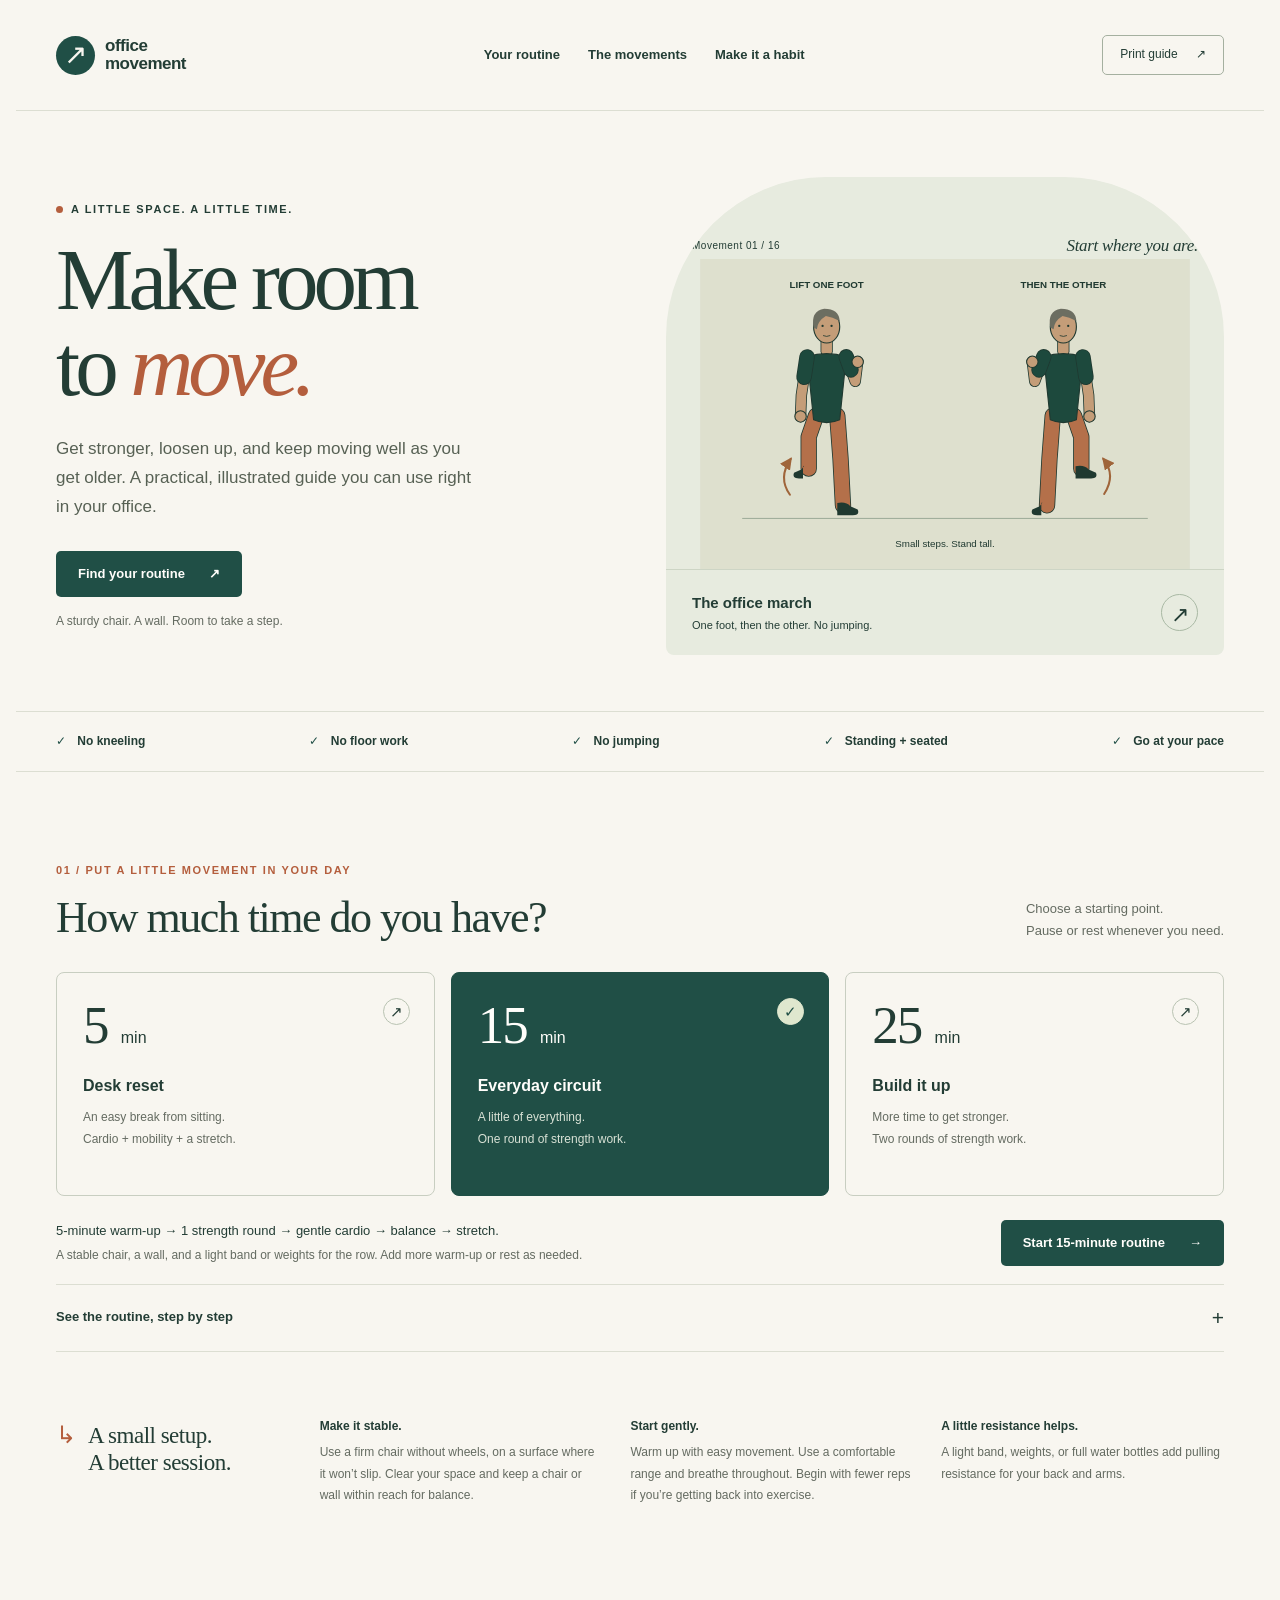
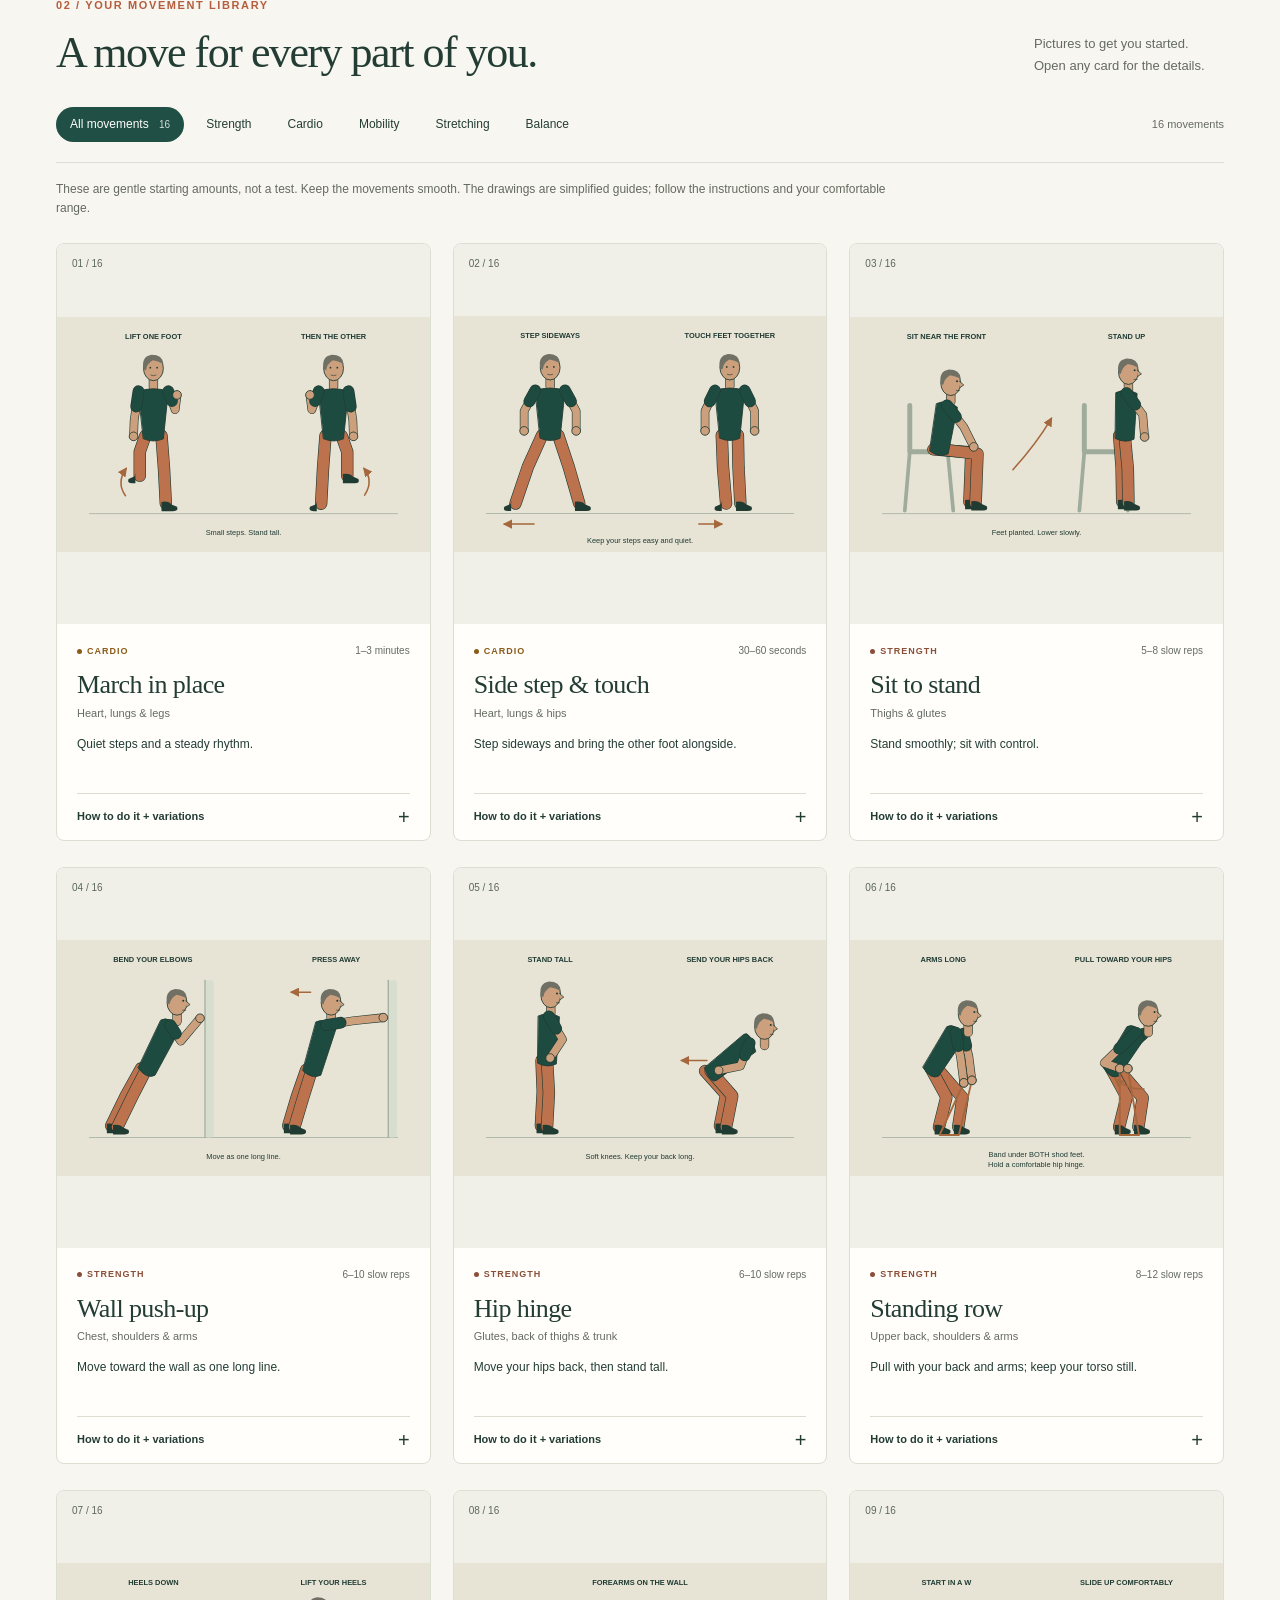
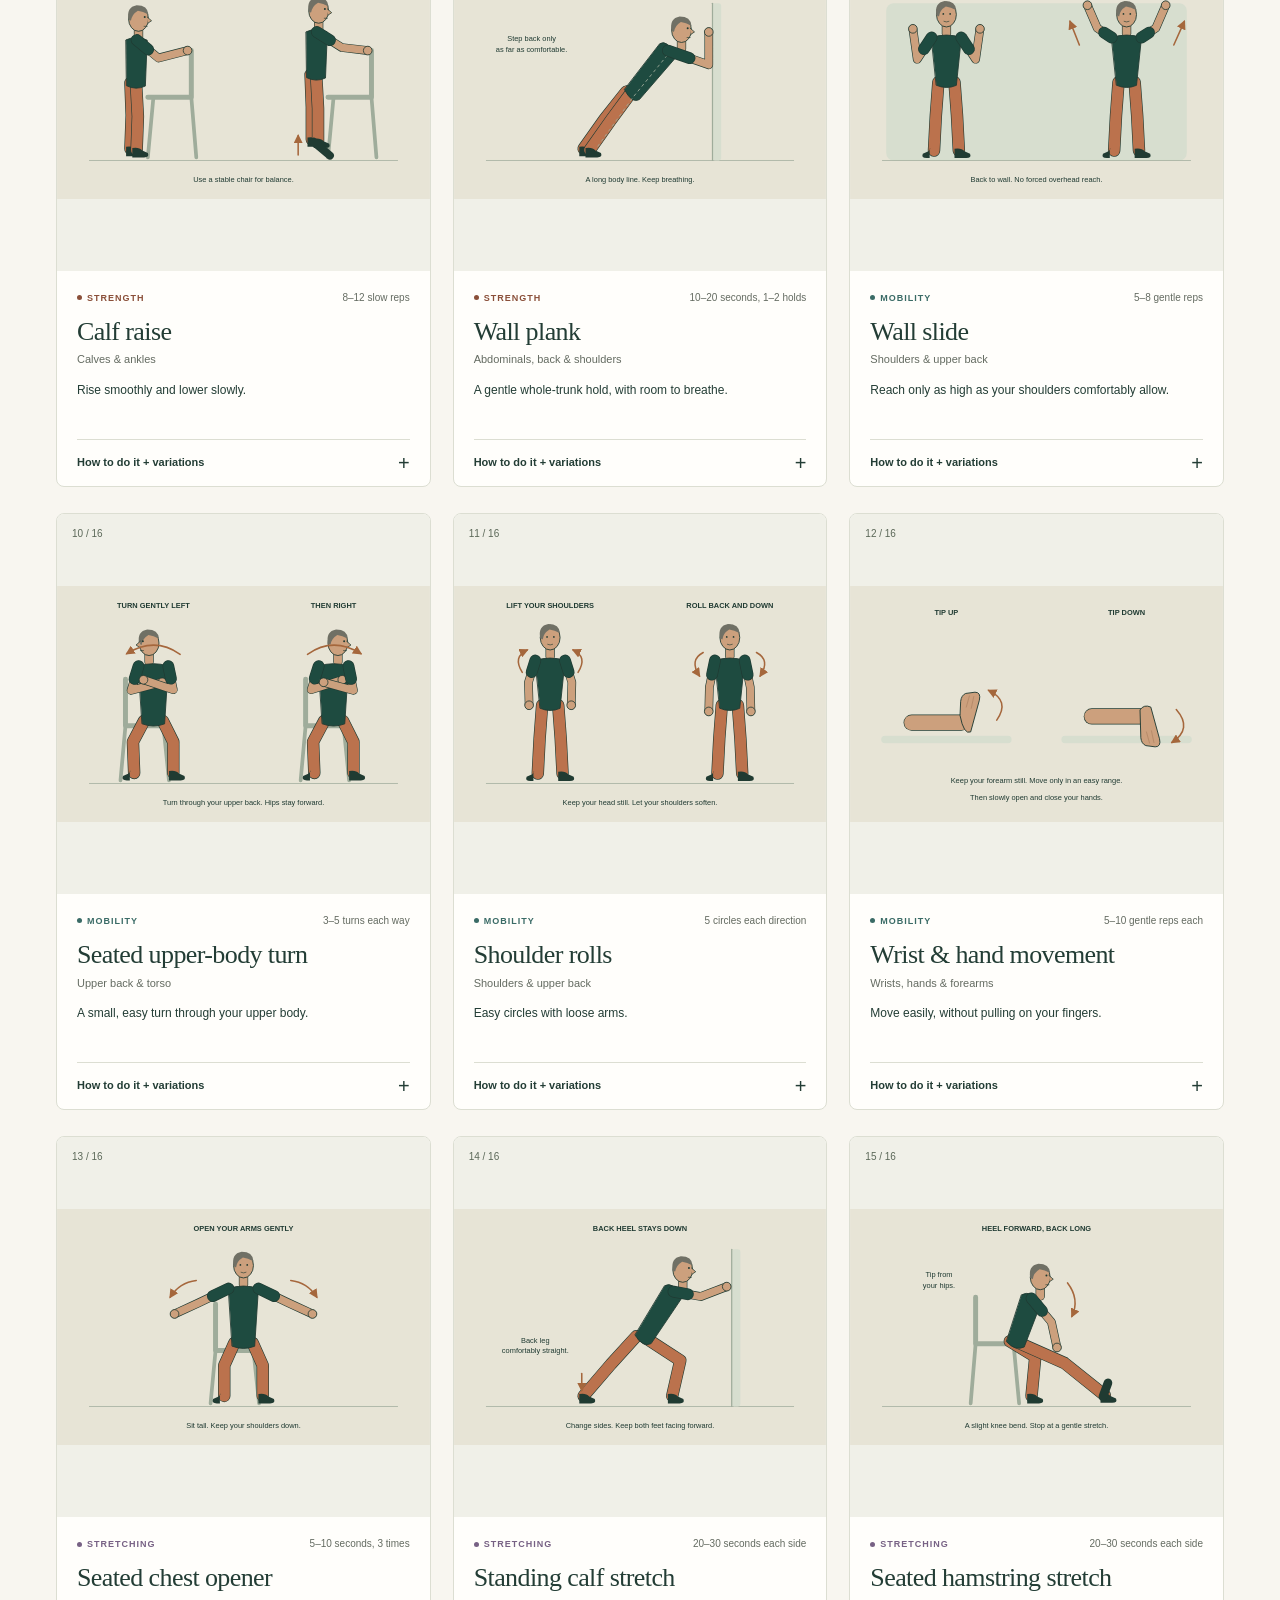
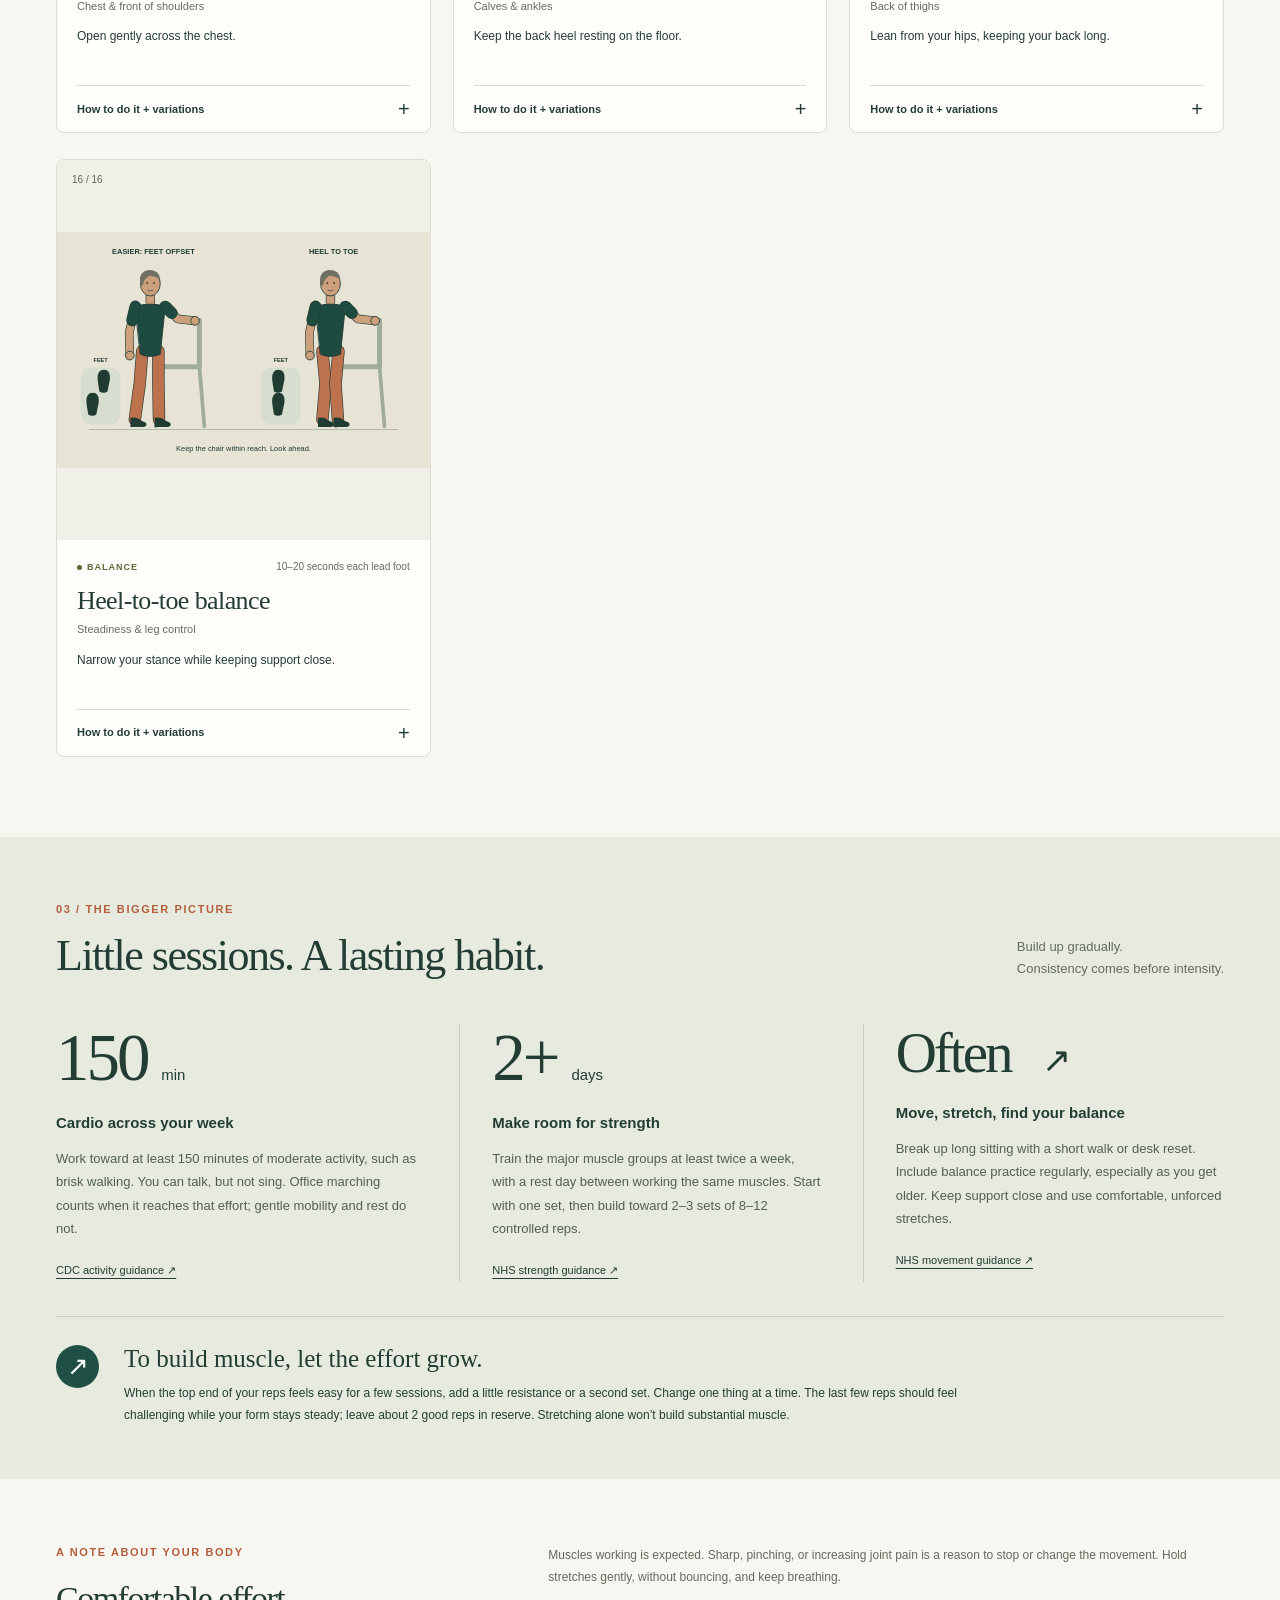
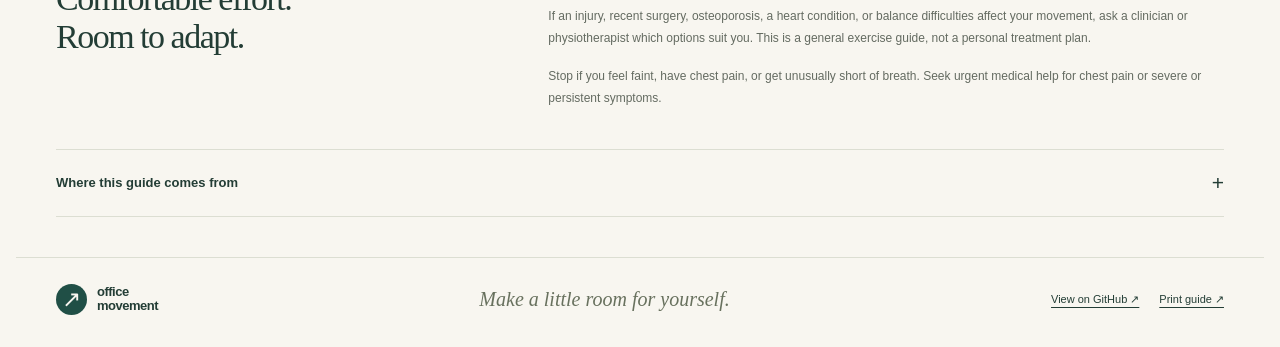
==== index.html @ 4d9723cf "Create illustrated low-impact office exercise guide" ====
<!doctype html>
<html lang="en">
<head>
  <meta charset="utf-8">
  <meta name="viewport" content="width=device-width,initial-scale=1">
  <meta name="theme-color" content="#204f46">
  <meta name="description" content="An illustrated office exercise guide for strength, mobility, balance and gentle cardio. Standing and seated movements. No jumping, kneeling or floor work.">
  <title>Office Movement — Make room to move</title>
  <link rel="icon" href="favicon.svg" type="image/svg+xml">
  <link rel="stylesheet" href="style.css">
  <script src="data.js" defer></script>
  <script src="app.js" defer></script>
</head>
<body>
  <a class="skip" href="#moves">Skip to the exercises</a>
  <header class="site-header wrap">
    <a class="brand" href="#top" aria-label="Office Movement home"><span class="brand-mark" aria-hidden="true">↗</span><span>office<br>movement</span></a>
    <nav aria-label="Main navigation"><a href="#routine">Your routine</a><a href="#moves">The movements</a><a href="#week">Make it a habit</a></nav>
    <button class="print-button" data-print>Print guide <span aria-hidden="true">↗</span></button>
  </header>

  <main id="top">
    <section class="hero wrap" aria-labelledby="hero-title">
      <div class="hero-copy">
        <p class="eyebrow"><span class="small-dot"></span> A little space. A little time.</p>
        <h1 id="hero-title">Make room<br>to <em>move.</em></h1>
        <p class="hero-description">Get stronger, loosen up, and keep moving well as you get older. A practical, illustrated guide you can use right in your office.</p>
        <a class="button primary" href="#routine">Find your routine <span aria-hidden="true">↗</span></a>
        <p class="hero-note">A sturdy chair. A wall. Room to take a step.</p>
      </div>
      <div class="hero-art">
        <div class="hero-art-heading"><span>Movement 01 / 16</span><span class="hand-note">Start where you are.</span></div>
        <img src="assets/march.svg" alt="Two standing positions showing a gentle march, lifting one foot at a time with relaxed arm swings." width="600" height="380" fetchpriority="high">
        <div class="hero-art-footer"><span><strong>The office march</strong><br>One foot, then the other. No jumping.</span><a href="#exercise-march" aria-label="See how to march in place">↗</a></div>
      </div>
    </section>

    <div class="principles wrap" aria-label="Guide features"><span><b aria-hidden="true">✓</b> No kneeling</span><span><b aria-hidden="true">✓</b> No floor work</span><span><b aria-hidden="true">✓</b> No jumping</span><span><b aria-hidden="true">✓</b> Standing + seated</span><span><b aria-hidden="true">✓</b> Go at your pace</span></div>

    <section class="routine-section wrap section" id="routine" aria-labelledby="routine-heading">
      <div class="section-heading"><div><p class="eyebrow">01 / Put a little movement in your day</p><h2 id="routine-heading">How much time do you have?</h2></div><p>Choose a starting point.<br>Pause or rest whenever you need.</p></div>
      <div class="routine-options" role="group" aria-label="Choose a routine">
        <button class="routine-option" data-plan="5" aria-pressed="false"><span class="duration">5 <small>min</small></span><span class="option-name">Desk reset</span><span class="option-description">An easy break from sitting.<br>Cardio + mobility + a stretch.</span><span class="option-check" aria-hidden="true">↗</span></button>
        <button class="routine-option selected" data-plan="15" aria-pressed="true"><span class="duration">15 <small>min</small></span><span class="option-name">Everyday circuit</span><span class="option-description">A little of everything.<br>One round of strength work.</span><span class="option-check" aria-hidden="true">✓</span></button>
        <button class="routine-option" data-plan="25" aria-pressed="false"><span class="duration">25 <small>min</small></span><span class="option-name">Build it up</span><span class="option-description">More time to get stronger.<br>Two rounds of strength work.</span><span class="option-check" aria-hidden="true">↗</span></button>
      </div>
      <div class="routine-bottom"><div><p id="plan-description"></p><p class="subtle" id="plan-equipment"></p></div><button class="button primary" id="start-routine">Start 15-minute routine <span aria-hidden="true">→</span></button></div>
      <details class="routine-preview"><summary>See the routine, step by step <span aria-hidden="true">+</span></summary><p class="subtle">Times are flexible. For strength, finish your slow reps, then rest for the rest of the minute. Pause for extra rest. The timer waits for you between movements, so your session may take longer.</p><ol id="routine-list"></ol></details>
    </section>

    <aside class="setup wrap" aria-label="Before you begin"><div class="setup-title"><span aria-hidden="true">↳</span><h3>A small setup.<br>A better session.</h3></div><p><strong>Make it stable.</strong> Use a firm chair without wheels, on a surface where it won’t slip. Clear your space and keep a chair or wall within reach for balance.</p><p><strong>Start gently.</strong> Warm up with easy movement. Use a comfortable range and breathe throughout. Begin with fewer reps if you’re getting back into exercise.</p><p><strong>A little resistance helps.</strong> A light band, weights, or full water bottles add pulling resistance for your back and arms.</p></aside>

    <section class="moves-section wrap section" id="moves" aria-labelledby="moves-heading">
      <div class="section-heading"><div><p class="eyebrow">02 / Your movement library</p><h2 id="moves-heading">A move for every part of you.</h2></div><p>Pictures to get you started.<br>Open any card for the details.</p></div>
      <div class="filter-bar"><div class="filters" role="group" aria-label="Filter exercises by benefit"><button data-filter="all" aria-pressed="true" class="active">All movements <span>16</span></button><button data-filter="strength" aria-pressed="false">Strength</button><button data-filter="cardio" aria-pressed="false">Cardio</button><button data-filter="mobility" aria-pressed="false">Mobility</button><button data-filter="stretch" aria-pressed="false">Stretching</button><button data-filter="balance" aria-pressed="false">Balance</button></div><span id="result-count" role="status">16 movements</span></div>
      <p class="library-note">These are gentle starting amounts, not a test. Keep the movements smooth. The drawings are simplified guides; follow the instructions and your comfortable range.</p>
      <div class="exercise-grid" id="exercise-grid"></div>
      <noscript><p>This interactive guide needs JavaScript to display the exercise cards. You can also find illustrated <a href="https://www.nhs.uk/live-well/exercise/strength-exercises/">strength exercises</a> and <a href="https://www.nhs.uk/live-well/exercise/sitting-exercises/">seated exercises</a> at the NHS.</p></noscript>
    </section>

    <section class="week-section section" id="week" aria-labelledby="week-heading"><div class="wrap">
      <div class="section-heading"><div><p class="eyebrow">03 / The bigger picture</p><h2 id="week-heading">Little sessions. A lasting habit.</h2></div><p>Build up gradually.<br>Consistency comes before intensity.</p></div>
      <div class="weekly-grid"><article><span class="weekly-number">150 <small>min</small></span><h3>Cardio across your week</h3><p>Work toward at least 150 minutes of moderate activity, such as brisk walking. You can talk, but not sing. Office marching counts when it reaches that effort; gentle mobility and rest do not.</p><a href="https://www.cdc.gov/physical-activity-basics/guidelines/older-adults.html">CDC activity guidance ↗</a></article><article><span class="weekly-number">2+ <small>days</small></span><h3>Make room for strength</h3><p>Train the major muscle groups at least twice a week, with a rest day between working the same muscles. Start with one set, then build toward 2–3 sets of 8–12 controlled reps.</p><a href="https://www.nhs.uk/live-well/exercise/how-to-improve-strength-flexibility/">NHS strength guidance ↗</a></article><article><span class="weekly-number habit-number">Often <span aria-hidden="true">↗</span></span><h3>Move, stretch, find your balance</h3><p>Break up long sitting with a short walk or desk reset. Include balance practice regularly, especially as you get older. Keep support close and use comfortable, unforced stretches.</p><a href="https://www.nhs.uk/live-well/exercise/physical-activity-guidelines-older-adults/">NHS movement guidance ↗</a></article></div>
      <div class="progress-note"><span class="progress-icon" aria-hidden="true">↗</span><div><h3>To build muscle, let the effort grow.</h3><p>When the top end of your reps feels easy for a few sessions, add a little resistance or a second set. Change one thing at a time. The last few reps should feel challenging while your form stays steady; leave about 2 good reps in reserve. Stretching alone won’t build substantial muscle.</p></div></div>
    </div></section>

    <section class="guidance-section wrap section" aria-labelledby="guidance-heading"><div><p class="eyebrow">A note about your body</p><h2 id="guidance-heading">Comfortable effort.<br>Room to adapt.</h2></div><div class="guidance-copy"><p>Muscles working is expected. Sharp, pinching, or increasing joint pain is a reason to stop or change the movement. Hold stretches gently, without bouncing, and keep breathing.</p><p>If an injury, recent surgery, osteoporosis, a heart condition, or balance difficulties affect your movement, ask a clinician or physiotherapist which options suit you. This is a general exercise guide, not a personal treatment plan.</p><p>Stop if you feel faint, have chest pain, or get unusually short of breath. Seek urgent medical help for chest pain or severe or persistent symptoms.</p></div></section>

    <section class="sources wrap" aria-label="Sources"><details><summary>Where this guide comes from <span aria-hidden="true">+</span></summary><p>The movements and weekly guidance draw on the health resources below. The office routines and starter amounts are a practical adaptation, not a clinical program. Illustrations are original, simplified movement diagrams. Individual cards link to relevant instructions.</p><ul id="sources-list"></ul><p class="subtle">Reviewed November 10, 2026.</p></details></section>
  </main>

  <footer class="wrap"><a class="brand footer-brand" href="#top"><span class="brand-mark" aria-hidden="true">↗</span><span>office<br>movement</span></a><p>Make a little room for yourself.</p><div><a href="https://github.com/royschwartz/office-movement">View on GitHub ↗</a><button data-print>Print guide ↗</button></div></footer>

  <dialog id="workout-dialog" aria-labelledby="workout-title"><div class="workout-shell"><div class="workout-top"><span id="workout-position"></span><button id="close-workout" class="close-button" aria-label="Close routine">✕</button></div><div id="workout-body"></div><div class="workout-controls" id="workout-controls"><button id="previous-step" class="button secondary">← Previous</button><button id="toggle-timer" class="button primary">Start timer</button><button id="next-step" class="button secondary">Next →</button></div><p class="workout-footnote" id="workout-footnote">Your pace comes first. Finish your reps, then rest. Move on when you’re ready.</p></div></dialog>
</body>
</html>
---- style.css ----
:root{--paper:#f8f6f0;--ink:#233d35;--green:#204f46;--muted:#646b61;--line:#dcded2;--sage:#e7ebdf;--clay:#b45e3d;--gold:#dfc586;--white:#fffefb;--serif:Georgia,'Times New Roman',serif;--sans:Inter,-apple-system,BlinkMacSystemFont,'Segoe UI',sans-serif}
*{box-sizing:border-box}html{scroll-behavior:smooth;scroll-padding-top:28px}body{margin:0;color:var(--ink);background:var(--paper);font-family:var(--sans);font-size:16px;line-height:1.6}button,a,input,summary{-webkit-tap-highlight-color:transparent}button{font:inherit;cursor:pointer}a{color:inherit;text-underline-offset:4px}button:focus-visible,a:focus-visible,summary:focus-visible{outline:3px solid var(--clay);outline-offset:5px}button:disabled{cursor:default;opacity:.45}button{color:inherit}img{display:block;max-width:100%}.wrap{max-width:1248px;padding:0 40px;margin:0 auto}.section{padding-top:90px;padding-bottom:34px}h1,h2,h3,p{margin-top:0}h2{font:400 clamp(32px,3.5vw,44px)/1.12 var(--serif);letter-spacing:-1.5px;margin-bottom:0}h3{line-height:1.3}p{margin-bottom:16px}.eyebrow{text-transform:uppercase;font-size:11px;letter-spacing:1.6px;font-weight:650;margin-bottom:18px}.subtle{color:var(--muted);font-size:13px}.skip{position:absolute;top:-100px;left:20px;background:var(--green);color:white;padding:12px;z-index:5}.skip:focus{top:12px}.site-header{height:111px;display:flex;align-items:center;gap:35px;border-bottom:1px solid var(--line)}.brand{display:inline-flex;align-items:center;gap:10px;text-decoration:none;font-weight:750;font-size:17px;letter-spacing:-.5px;line-height:1.08}.brand-mark{display:grid;place-items:center;width:39px;height:39px;background:var(--green);color:var(--paper);border-radius:50%;font-size:28px;line-height:1;font-weight:400}.site-header nav{display:flex;gap:28px;margin:auto;font-size:13px;font-weight:550}.site-header nav a{text-decoration:none}.site-header nav a:hover{text-decoration:underline}.print-button{border:1px solid #a5b0a0;padding:9px 17px;background:transparent;border-radius:5px;font-size:12px}.print-button span{margin-left:15px}.hero{display:grid;grid-template-columns:1fr 1fr;gap:52px;padding-top:66px;padding-bottom:56px;align-items:center}.hero h1{font:400 clamp(66px,6.8vw,91px)/.99 var(--serif);letter-spacing:-5px;margin:0 0 26px}.hero h1 em{font-weight:400;color:var(--clay)}.hero-description{max-width:420px;color:#576154;font-size:17px;line-height:1.7;margin-bottom:29px}.hero .eyebrow{display:flex;align-items:center;gap:8px}.small-dot{width:7px;height:7px;border-radius:50%;background:var(--clay)}.button{display:inline-flex;align-items:center;justify-content:center;gap:24px;min-height:46px;padding:12px 21px;text-decoration:none;border-radius:5px;border:1px solid transparent;font-size:13px;font-weight:600;line-height:1.4;transition:background .15s}.primary{color:var(--white);background:var(--green)}.primary:hover{background:#163d35}.secondary{background:var(--white);border-color:var(--line)}.secondary:hover{background:var(--sage)}.hero-note{font-size:12px;color:var(--muted);margin:15px 0 0}.hero-art{background:var(--sage);border-radius:160px 160px 8px 8px;min-height:420px;position:relative;display:flex;flex-direction:column;justify-content:flex-end;overflow:hidden;padding-top:55px}.hero-art-heading{padding:0 26px;display:flex;align-items:center;justify-content:space-between;font-size:10px;letter-spacing:.5px;position:relative;z-index:1}.hand-note{font-family:var(--serif);font-size:17px;font-style:italic;letter-spacing:-.3px}.hero-art img{width:100%;height:auto;object-fit:contain;mix-blend-mode:multiply;max-height:310px}.hero-art-footer{display:flex;align-items:center;justify-content:space-between;padding:19px 26px;border-top:1px solid #cdd5c5;font-size:11px;line-height:1.8}.hero-art-footer strong{font-size:15px;font-weight:550}.hero-art-footer a{width:37px;height:37px;display:grid;place-items:center;border-radius:50%;border:1px solid #a9b9a4;text-decoration:none;font-size:22px}.principles{display:flex;justify-content:space-between;border-top:1px solid var(--line);border-bottom:1px solid var(--line);padding-top:20px;padding-bottom:20px;font-size:12px;font-weight:550;gap:14px}.principles b{color:var(--green);margin-right:8px;font-weight:500}.section-heading{display:flex;align-items:flex-end;justify-content:space-between;gap:30px;margin-bottom:30px}.section-heading>p{margin:0;color:var(--muted);font-size:13px;line-height:1.7;min-width:190px}.section-heading .eyebrow{color:var(--clay);margin-bottom:13px}.routine-options{display:grid;grid-template-columns:repeat(3,1fr);gap:16px}.routine-option{text-align:left;padding:25px 26px;position:relative;background:transparent;border:1px solid #c8cec1;border-radius:8px;display:flex;flex-direction:column;min-height:224px}.routine-option:hover{background:#eef0e5}.routine-option.selected{background:var(--green);color:var(--white);border-color:var(--green)}.duration{font:400 53px/1.05 var(--serif);letter-spacing:-2px;margin-bottom:19px}.duration small{font:400 16px var(--sans);letter-spacing:0;margin-left:2px}.option-name{font-size:16px;font-weight:600;margin-bottom:9px}.option-description{font-size:12px;line-height:1.8;color:var(--muted)}.selected .option-description{color:#d9e2d6}.option-check{position:absolute;right:24px;top:25px;width:27px;height:27px;border:1px solid #b9c3b2;border-radius:50%;text-align:center;line-height:25px;font-size:15px}.selected .option-check{background:#dfe7ce;color:var(--green);border-color:#dfe7ce}.routine-bottom{display:flex;align-items:center;justify-content:space-between;gap:28px;margin:24px 0 18px}.routine-bottom p{font-size:13px;margin:0}.routine-bottom .subtle{font-size:12px;margin-top:5px}.routine-bottom .button{flex-shrink:0}.routine-preview{border-top:1px solid var(--line);border-bottom:1px solid var(--line)}summary{cursor:pointer;list-style:none}summary::-webkit-details-marker{display:none}.routine-preview summary,.sources summary{display:flex;align-items:center;justify-content:space-between;font-size:13px;font-weight:550;padding:16px 0}.routine-preview summary>span,.sources summary>span{font-size:21px;font-weight:400}details[open]>summary>span{transform:rotate(45deg)}.routine-preview ol{display:grid;grid-template-columns:1fr 1fr;gap:4px 40px;padding-left:25px;margin:10px 0 25px;font-size:13px}.routine-preview li{padding:5px 0}.routine-preview li a{text-decoration:none}.routine-preview li a:hover{text-decoration:underline}.routine-preview li span{color:var(--muted);margin-left:10px}.setup{display:grid;grid-template-columns:1fr 1.2fr 1.2fr 1.2fr;gap:28px;margin-top:30px}.setup-title{display:flex;gap:12px;align-items:baseline}.setup-title>span{font-size:24px;color:var(--clay)}.setup-title h3{font:400 23px/1.2 var(--serif);letter-spacing:-.5px}.setup>p{font-size:12px;line-height:1.8;color:var(--muted);margin:0}.setup strong{display:block;font-size:12px;color:var(--ink);font-weight:650;margin-bottom:5px}.moves-section{padding-bottom:80px}.filter-bar{display:flex;align-items:center;justify-content:space-between;gap:12px;border-bottom:1px solid var(--line);padding-bottom:20px}.filters{display:flex;gap:8px;flex-wrap:wrap}.filters button{border:1px solid transparent;background:transparent;border-radius:30px;padding:7px 13px;font-size:12px}.filters button:hover{background:var(--sage)}.filters button.active{background:var(--green);color:var(--white)}.filters button span{font-size:10px;opacity:.8;margin-left:7px}#result-count{font-size:11px;color:var(--muted);white-space:nowrap}.library-note{font-size:12px;color:var(--muted);max-width:850px;margin:17px 0 25px}.exercise-grid{display:grid;grid-template-columns:repeat(3,minmax(0,1fr));gap:26px 22px;align-items:start}.exercise-card{background:var(--white);border:1px solid var(--line);border-radius:8px;overflow:hidden;scroll-margin-top:26px}.exercise-card[hidden]{display:none}.card-image{position:relative;background:#f0f0e8}.card-image img{width:100%;aspect-ratio:600/380;object-fit:contain;mix-blend-mode:multiply}.card-number{position:absolute;top:12px;left:15px;font-size:10px;color:#5b6858;z-index:1}.card-content{padding:19px 20px 0}.card-meta{display:flex;align-items:center;justify-content:space-between;gap:10px;margin-bottom:12px}.category{display:inline-flex;align-items:center;gap:5px;font-size:9px;font-weight:650;text-transform:uppercase;letter-spacing:1px}.category::before{content:'';width:5px;height:5px;border-radius:50%;background:currentColor}.category-strength{color:#8a4f39}.category-cardio{color:#8b5b19}.category-mobility{color:#3a6b66}.category-stretch{color:#776184}.category-balance{color:#596b36}.card-dose{font-size:10px;color:var(--muted)}.card-content h3{font:400 26px/1.1 var(--serif);letter-spacing:-.6px;margin-bottom:5px}.card-target{font-size:11px;color:var(--muted);margin-bottom:11px}.card-intro{font-size:12px;line-height:1.7;margin-bottom:18px;min-height:41px}.card-details{border-top:1px solid var(--line)}.card-details summary{display:flex;justify-content:space-between;align-items:center;font-size:11px;font-weight:600;padding:13px 0}.card-details summary>span{font-size:20px;font-weight:400;line-height:1}.card-details-body{font-size:12px;padding-bottom:15px;line-height:1.75}.card-details-body ol{padding-left:20px;margin:10px 0 20px}.card-details-body li{padding-left:4px;margin-bottom:9px}.card-equipment{font-size:11px;color:var(--muted);margin:6px 0 12px}.variation{padding:10px 12px;background:#f3f5ed;border-radius:4px;margin-bottom:8px}.variation strong{display:block;font-size:10px;text-transform:uppercase;letter-spacing:.7px;margin-bottom:3px}.watch{margin:13px 0;font-size:11px}.card-source{display:block;font-size:10px;margin:5px 0;color:var(--muted)}.week-section{background:var(--sage);padding-top:64px;padding-bottom:53px}.weekly-grid{display:grid;grid-template-columns:repeat(3,1fr);gap:42px;margin-top:44px}.weekly-grid article+article{border-left:1px solid #c7cfbf;padding-left:32px}.weekly-number{display:block;font:400 67px/1 var(--serif);letter-spacing:-3px;margin-bottom:22px}.weekly-number small{font:400 15px var(--sans);letter-spacing:0}.habit-number{font-size:57px}.habit-number span{font-size:35px;margin-left:20px}.weekly-grid h3{font-size:15px;font-weight:650;margin-bottom:14px}.weekly-grid p{font-size:13px;color:#51614e;line-height:1.8}.weekly-grid a{font-size:11px}.progress-note{display:flex;align-items:flex-start;gap:25px;border-top:1px solid #c7cfbf;padding-top:28px;margin-top:34px}.progress-icon{display:grid;place-items:center;width:43px;height:43px;flex-shrink:0;border-radius:50%;background:var(--green);color:var(--white);font-size:26px}.progress-note h3{font:400 25px var(--serif);margin-bottom:10px}.progress-note p{font-size:12px;margin-bottom:0;max-width:880px;line-height:1.8}.guidance-section{display:grid;grid-template-columns:1fr 1.6fr;gap:70px;padding-top:65px;padding-bottom:40px}.guidance-section .eyebrow{color:var(--clay)}.guidance-section h2{font-size:34px}.guidance-copy{font-size:12px;line-height:1.85;color:var(--muted)}.guidance-copy p:last-child{margin-bottom:0}.sources{padding-bottom:40px}.sources details{border-top:1px solid var(--line);border-bottom:1px solid var(--line)}.sources p,.sources ul{font-size:12px;color:var(--muted)}.sources ul{padding-left:19px;columns:2;column-gap:40px}.sources li{margin-bottom:12px;break-inside:avoid}.sources li a{color:var(--ink)}.sources li span{display:block;font-size:11px;margin-top:2px}footer{display:flex;align-items:center;justify-content:space-between;gap:20px;padding-top:26px!important;padding-bottom:32px!important;border-top:1px solid var(--line)}footer p{font:italic 20px var(--serif);margin:0;color:#68715e}.footer-brand{font-size:13px}.footer-brand .brand-mark{width:31px;height:31px;font-size:23px}footer>div{display:flex;gap:20px;font-size:11px}footer button{padding:0;border:0;background:transparent;font-size:11px;text-decoration:underline;text-underline-offset:4px}
dialog{width:min(850px,calc(100% - 32px));max-height:calc(100dvh - 40px);padding:0;border:1px solid var(--line);border-radius:14px;color:var(--ink);background:var(--paper)}dialog::backdrop{background:rgba(20,41,33,.65);backdrop-filter:blur(3px)}body.modal-open{overflow:hidden}.workout-shell{padding:22px 30px 24px}.workout-top{display:flex;align-items:center;justify-content:space-between;font-size:11px;text-transform:uppercase;letter-spacing:1px;border-bottom:1px solid var(--line);padding-bottom:12px}.close-button{border:0;background:var(--sage);border-radius:50%;width:34px;height:34px;font-size:16px}.workout-main{display:grid;grid-template-columns:1fr 1fr;gap:25px;padding-top:25px;align-items:start}.workout-visual{background:var(--sage);border-radius:8px;overflow:hidden}.workout-visual img{width:100%;aspect-ratio:600/380;object-fit:contain;mix-blend-mode:multiply}.workout-timer{text-align:center;padding:12px 15px 16px;border-top:1px solid #d0d8c9}.timer-number{font:400 55px/1.1 var(--serif);letter-spacing:-2px;font-variant-numeric:tabular-nums}.timer-status{font-size:11px;min-height:18px;margin:5px 0 0}.timer-track{height:3px;background:#c7d0be;border-radius:3px;margin:14px 0 0;overflow:hidden}.timer-track span{display:block;height:100%;width:100%;background:var(--green)}.workout-info h2{font-size:34px;margin:7px 0 13px}.workout-info .dose{font-weight:600;font-size:13px;margin-bottom:12px}.workout-info ol{padding-left:18px;font-size:12px;line-height:1.75}.workout-info li{padding-left:3px;margin-bottom:8px}.workout-info .step-note{font-size:12px;background:#e8eade;border-left:2px solid #8b9d80;padding:10px 12px}.workout-info .watch{font-size:11px}.workout-info .equipment{font-size:11px;color:var(--muted)}.workout-controls{display:flex;justify-content:space-between;gap:12px;border-top:1px solid var(--line);padding-top:20px;margin-top:20px}.workout-controls .button{font-size:12px;gap:8px;padding:11px 17px}.workout-footnote{font-size:10px;color:var(--muted);text-align:center;margin:15px 0 0}.completion{text-align:center;padding:50px 20px}.completion-mark{display:block;margin:0 auto 22px;width:60px;height:60px;border-radius:50%;background:var(--sage);font-size:31px;line-height:60px}.completion h2{margin-bottom:18px}.completion p{font-size:14px;color:var(--muted);max-width:450px;margin:0 auto 25px}
@media(min-width:1450px){.hero{padding-top:85px;padding-bottom:75px}.hero-art{min-height:460px}.hero-art img{max-height:340px}}
@media(max-width:1000px){.wrap{padding-left:26px;padding-right:26px}.hero{gap:25px}.hero h1{font-size:75px}.hero-art{min-height:375px}.hero-art-heading{padding:0 20px}.hand-note{font-size:14px}.exercise-grid{gap:20px 16px}.card-content{padding-left:15px;padding-right:15px}.card-dose{font-size:9px}.card-content h3{font-size:24px}.setup{grid-template-columns:1fr 1fr;gap:24px 40px}.routine-option{padding:24px 20px}.weekly-grid{gap:23px}.weekly-grid article+article{padding-left:22px}.weekly-number{font-size:55px}.habit-number{font-size:48px}.site-header nav{gap:18px}}
@media(max-width:760px){.site-header{height:89px;gap:15px}.site-header nav{display:none}.site-header .print-button{margin-left:auto}.hero{padding-top:38px;padding-bottom:34px;grid-template-columns:1fr 1fr;gap:20px}.hero h1{font-size:59px;letter-spacing:-3px}.hero .eyebrow{font-size:9px;letter-spacing:.7px}.hero-description{font-size:14px}.hero-note{font-size:10px}.hero-art{min-height:330px;padding-top:37px}.hero-art-heading{display:none}.hero-art-footer{padding:13px 18px;font-size:10px}.hero-art-footer strong{font-size:12px}.hero-art-footer a{display:none}.principles{justify-content:flex-start;flex-wrap:wrap;gap:9px 24px;font-size:11px}.section{padding-top:58px}.section-heading{align-items:flex-start;gap:20px}.section-heading>p{display:none}.routine-option{padding:22px 17px;min-height:230px}.option-description{font-size:11px}.option-check{right:15px;top:20px;width:23px;height:23px;line-height:21px}.duration{font-size:45px}.option-name{font-size:14px}.routine-bottom{align-items:flex-start;flex-direction:column;gap:17px}.routine-bottom .button{width:100%}.exercise-grid{grid-template-columns:repeat(2,minmax(0,1fr));gap:20px}.filter-bar{align-items:flex-start}#result-count{display:none}.filters{gap:5px}.filters button{padding:6px 10px;font-size:11px}.weekly-grid{grid-template-columns:1fr;gap:30px;margin-top:35px}.weekly-grid article{position:relative;padding-left:130px!important;min-height:140px}.weekly-grid article+article{border-left:0;border-top:1px solid #c7cfbf;padding-top:30px}.weekly-number{position:absolute;left:0;top:0;font-size:50px;max-width:110px}.weekly-number small{display:block;font-size:14px;margin-top:8px}.weekly-grid article+article .weekly-number{top:30px}.habit-number{font-size:39px}.habit-number span{display:block;font-size:28px;margin:5px 0}.weekly-grid p{font-size:12px}.weekly-grid h3{font-size:14px}.guidance-section{grid-template-columns:1fr;gap:24px}.guidance-section h2 br{display:none}.sources ul{columns:1}footer p{display:none}.workout-shell{padding:16px 20px 20px}.workout-main{gap:18px}.workout-info h2{font-size:29px}.workout-info ol{font-size:11px}.workout-info .step-note{font-size:11px}.workout-info .watch{font-size:10px}}
@media(max-width:520px){.wrap{padding-left:20px;padding-right:20px}.site-header{height:82px}.brand{font-size:15px}.brand-mark{height:35px;width:35px}.print-button{font-size:11px;padding:8px 12px}.print-button span{margin-left:8px}.hero{grid-template-columns:1fr;gap:28px;padding-top:33px}.hero h1{font-size:75px;line-height:.98;margin-bottom:19px}.hero .eyebrow{font-size:10px;margin-bottom:18px}.hero-description{font-size:15px;max-width:360px;margin-bottom:22px}.hero-note{font-size:11px}.hero-art{border-radius:110px 110px 6px 6px;min-height:0;padding-top:32px}.hero-art img{max-height:240px}.hero-art-heading{display:flex;font-size:9px;padding:0 25px}.hero-art-footer strong{font-size:14px}.hero-art-footer{padding:14px 20px;font-size:10px}.hero-art-footer a{display:grid;width:30px;height:30px;font-size:20px}.principles{column-gap:18px;row-gap:10px;font-size:11px;padding-top:16px;padding-bottom:16px}.principles span:last-child{display:none}.section{padding-top:49px}.section-heading{margin-bottom:25px}h2{font-size:34px;letter-spacing:-1.2px}.eyebrow{font-size:9px;letter-spacing:1px}.routine-options{gap:8px}.routine-option{padding:16px 11px;min-height:202px;border-radius:6px}.duration{font-size:38px;margin-bottom:16px;letter-spacing:-1.5px}.duration small{font-size:12px;margin-left:0}.option-check{display:none}.option-name{font-size:12px;line-height:1.4;margin-bottom:7px}.option-description{font-size:10px;line-height:1.6}.option-description br{display:none}.routine-preview ol{grid-template-columns:1fr;gap:0;font-size:12px}.setup{grid-template-columns:1fr;gap:20px;margin-top:10px}.setup-title h3 br{display:none}.setup-title h3{font-size:25px;margin:0}.setup>p{font-size:12px;line-height:1.7}.setup strong{display:inline}.setup strong:after{content:' '}.filters button{padding:6px 10px;font-size:11px}.filters{gap:7px 3px}.exercise-grid{grid-template-columns:1fr;gap:22px}.card-image img{aspect-ratio:600/340;max-height:250px}.card-content{padding:20px 22px 0}.card-content h3{font-size:29px}.card-dose{font-size:11px}.category{font-size:10px}.card-intro{font-size:13px;min-height:0}.card-target{font-size:12px}.card-details summary{font-size:12px;padding:15px 0}.card-details-body{font-size:13px}.card-equipment{font-size:12px}.watch{font-size:12px}.card-source{font-size:11px}.weekly-grid article{padding-left:100px!important}.weekly-number{font-size:45px}.habit-number{font-size:32px}.weekly-grid article p{font-size:12px}.progress-note{gap:15px}.progress-note h3{font-size:23px}.progress-icon{width:33px;height:33px;font-size:21px}.progress-note p{font-size:12px}.guidance-section h2{font-size:31px}.guidance-section h2 br{display:initial}footer>div{flex-direction:column;gap:7px;align-items:flex-end}.workout-shell{padding:14px 17px 18px}.workout-main{grid-template-columns:1fr;padding-top:18px;gap:18px}.workout-visual{display:grid;grid-template-columns:1.6fr 1fr;align-items:center}.workout-visual img{aspect-ratio:600/400}.workout-timer{padding:8px 11px;border-top:0;border-left:1px solid #d0d8c9}.timer-number{font-size:40px}.timer-status{font-size:9px;line-height:1.4}.workout-info h2{font-size:30px}.workout-info ol{font-size:12px;margin-bottom:10px}.workout-info .step-note{font-size:11px;margin-bottom:8px}.workout-info .watch{font-size:11px;margin-bottom:8px}.workout-info .equipment{margin-bottom:5px}.workout-controls{gap:7px;margin-top:13px;padding-top:15px}.workout-controls .button{padding:10px;font-size:11px;min-height:44px}.workout-footnote{font-size:9px;margin-top:10px}.completion{padding:35px 0}}
@media(prefers-reduced-motion:reduce){html{scroll-behavior:auto}*{transition:none!important}}
@media print{body{font-size:11px;background:white;color:#111}.wrap{max-width:none;padding-left:0;padding-right:0}.site-header{height:65px}.site-header nav,.print-button,.hero-art,.hero .button,.routine-section,.principles,.setup,.filters,.filter-bar,.library-note,.workout-dialog,dialog,footer button,.skip{display:none!important}.hero{display:block;padding-top:20px;padding-bottom:20px}.hero h1{font-size:42px;letter-spacing:-2px}.hero h1 br{display:none}.hero h1 em:before{content:' '}.hero-description{font-size:12px;max-width:none;margin-bottom:5px}.hero-note{font-size:10px}.hero .eyebrow{display:none}.section{padding-top:22px;padding-bottom:22px}.section-heading{margin-bottom:20px}h2{font-size:27px}.exercise-grid{display:block;columns:2;column-gap:20px}.exercise-card,.exercise-card[hidden]{display:block;break-inside:avoid;border:1px solid #ccc;border-radius:0;margin-bottom:18px}.card-image img{max-height:160px}.card-content{padding:10px 14px 0}.card-content h3{font-size:23px}.card-meta{margin-bottom:8px}.card-intro{min-height:0;font-size:10px;margin-bottom:8px}.card-target,.card-dose{font-size:9px}.card-details>summary{display:none}.card-details-body{display:block!important;font-size:10px;line-height:1.5;padding-bottom:8px}.card-details-body ol{margin:8px 0 10px}.card-details-body li{margin-bottom:5px}.variation{padding:5px 8px;font-size:9px}.watch,.card-equipment,.card-source{font-size:9px}.card-source{overflow-wrap:anywhere}.week-section{background:white;break-before:page}.weekly-grid{gap:20px}.weekly-grid p,.progress-note p,.guidance-copy,.sources p,.sources ul{font-size:10px}.weekly-number{font-size:42px}.guidance-section{grid-template-columns:1fr 2fr;gap:30px}.guidance-section h2{font-size:27px}.sources details>summary{font-size:14px}footer{padding:18px 0!important}.sources{padding-bottom:20px}a{text-decoration:none}button{display:none}body.modal-open{overflow:visible}}

.workout-controls[hidden]{display:none}
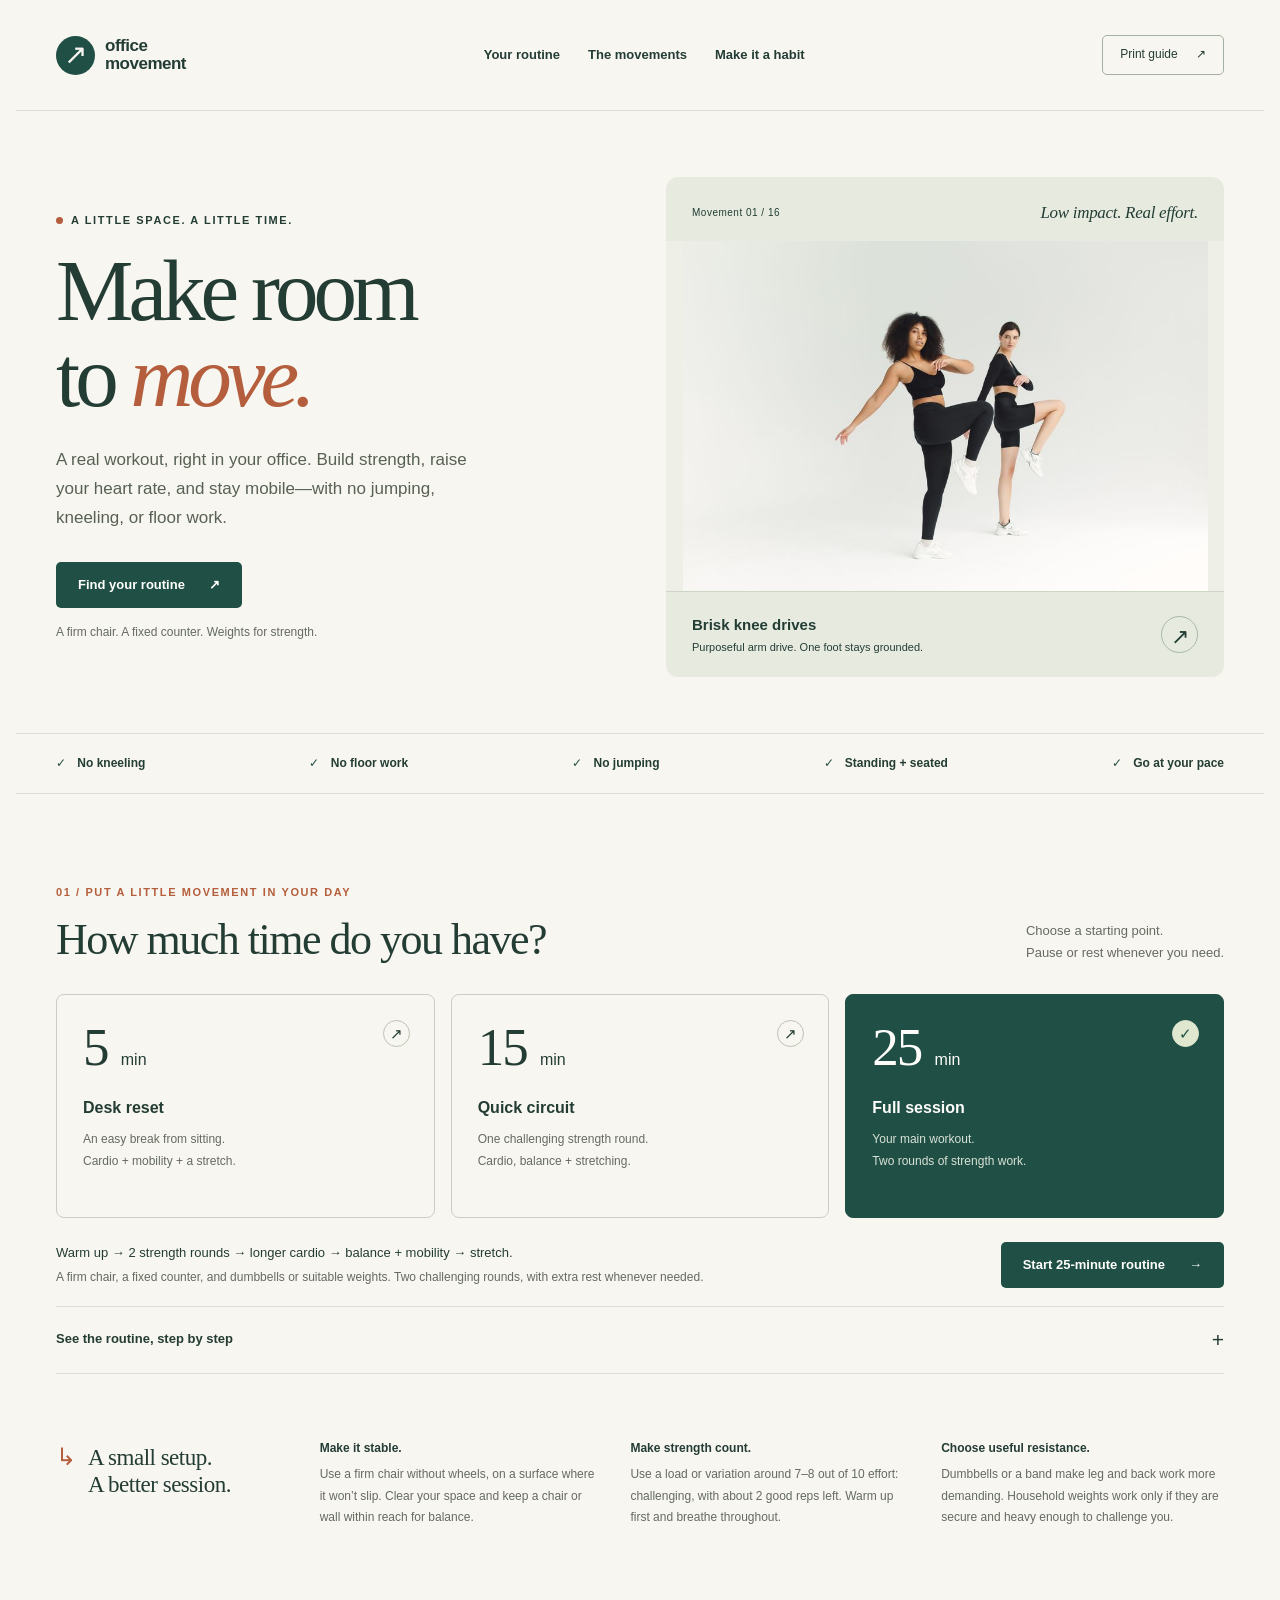
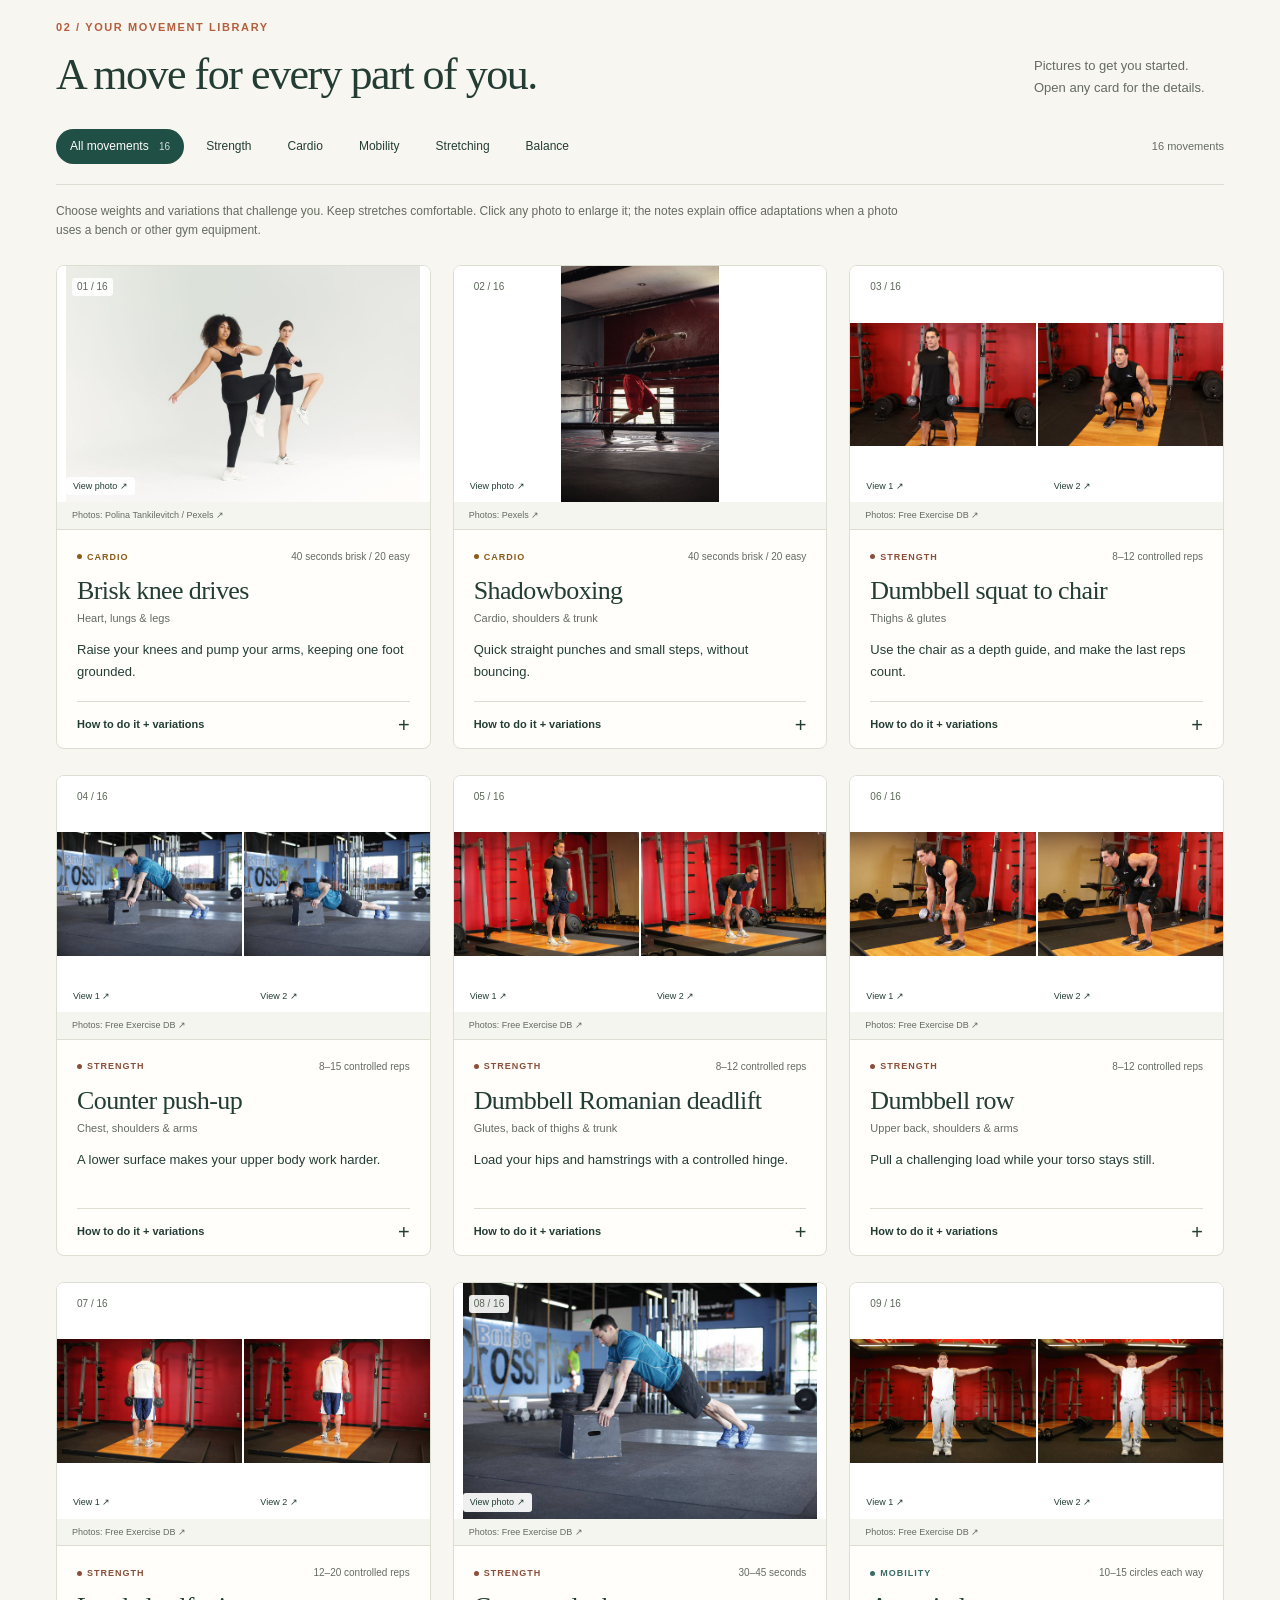
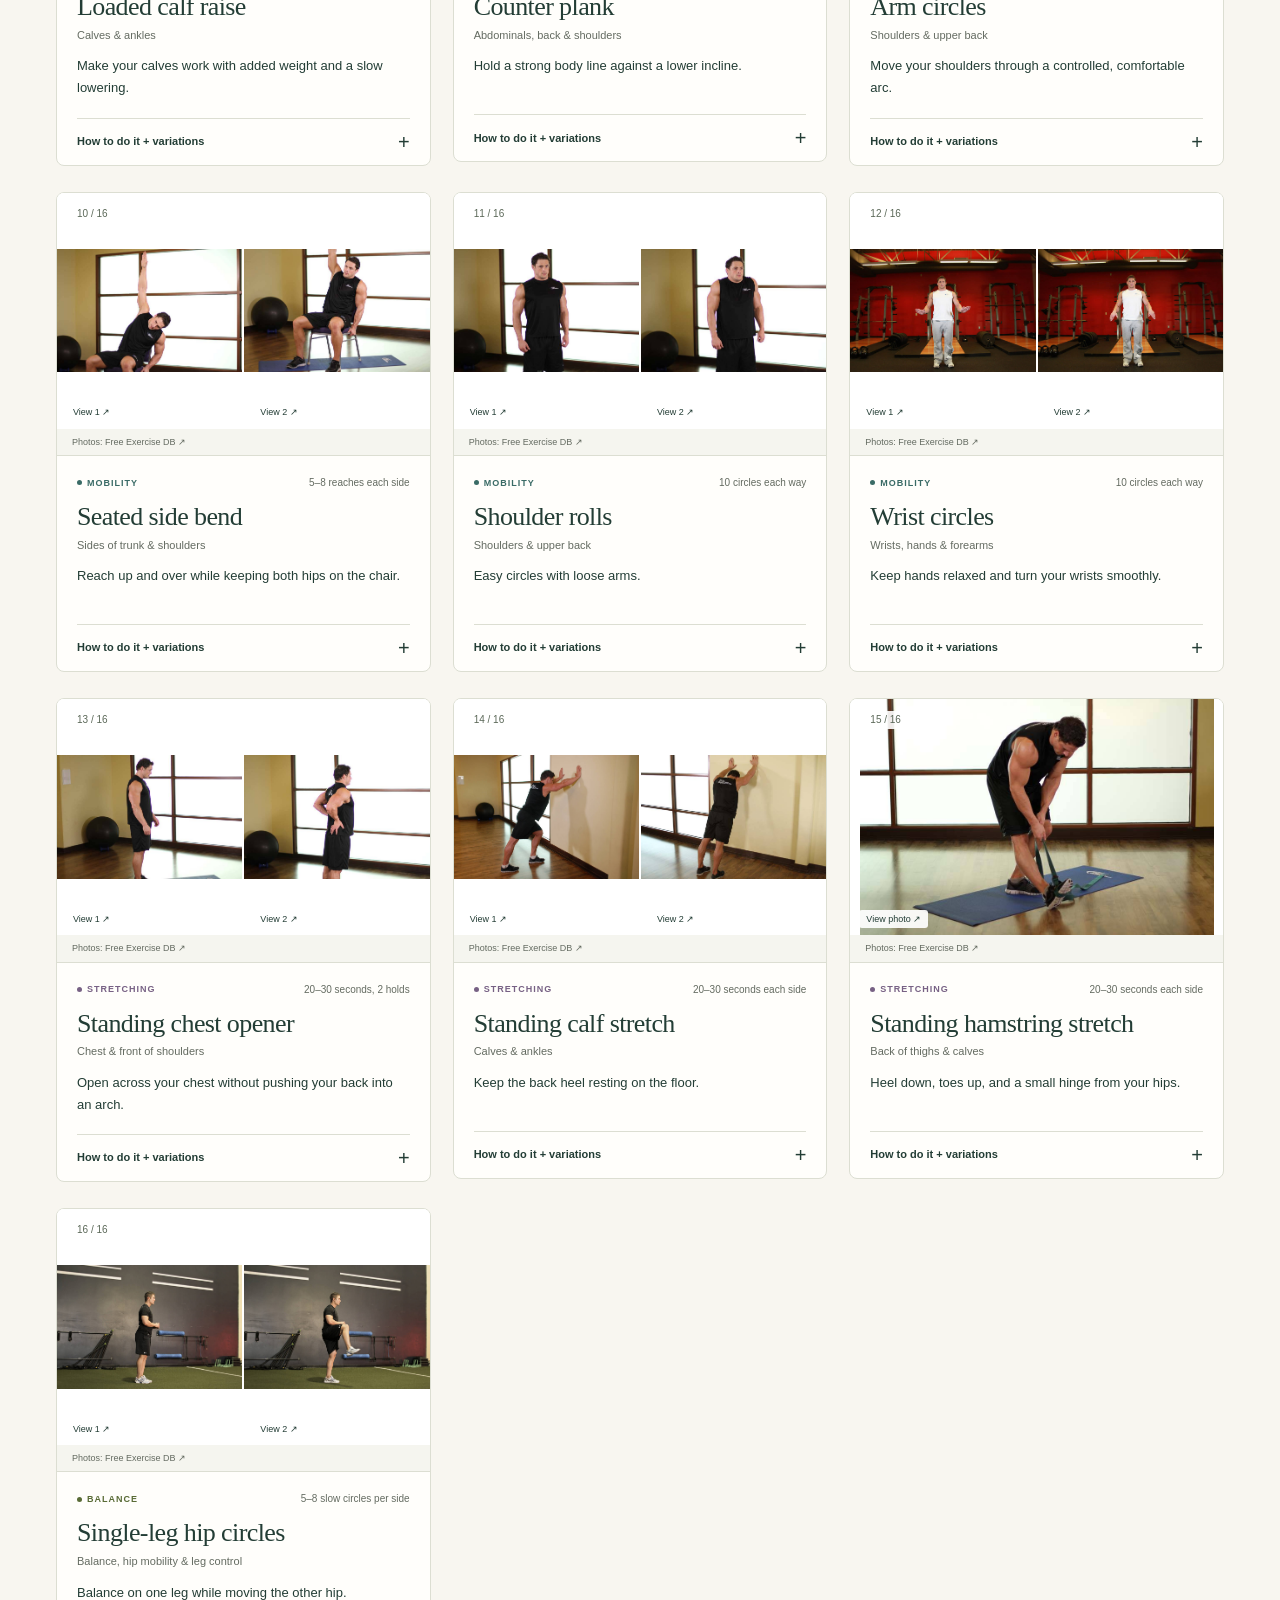
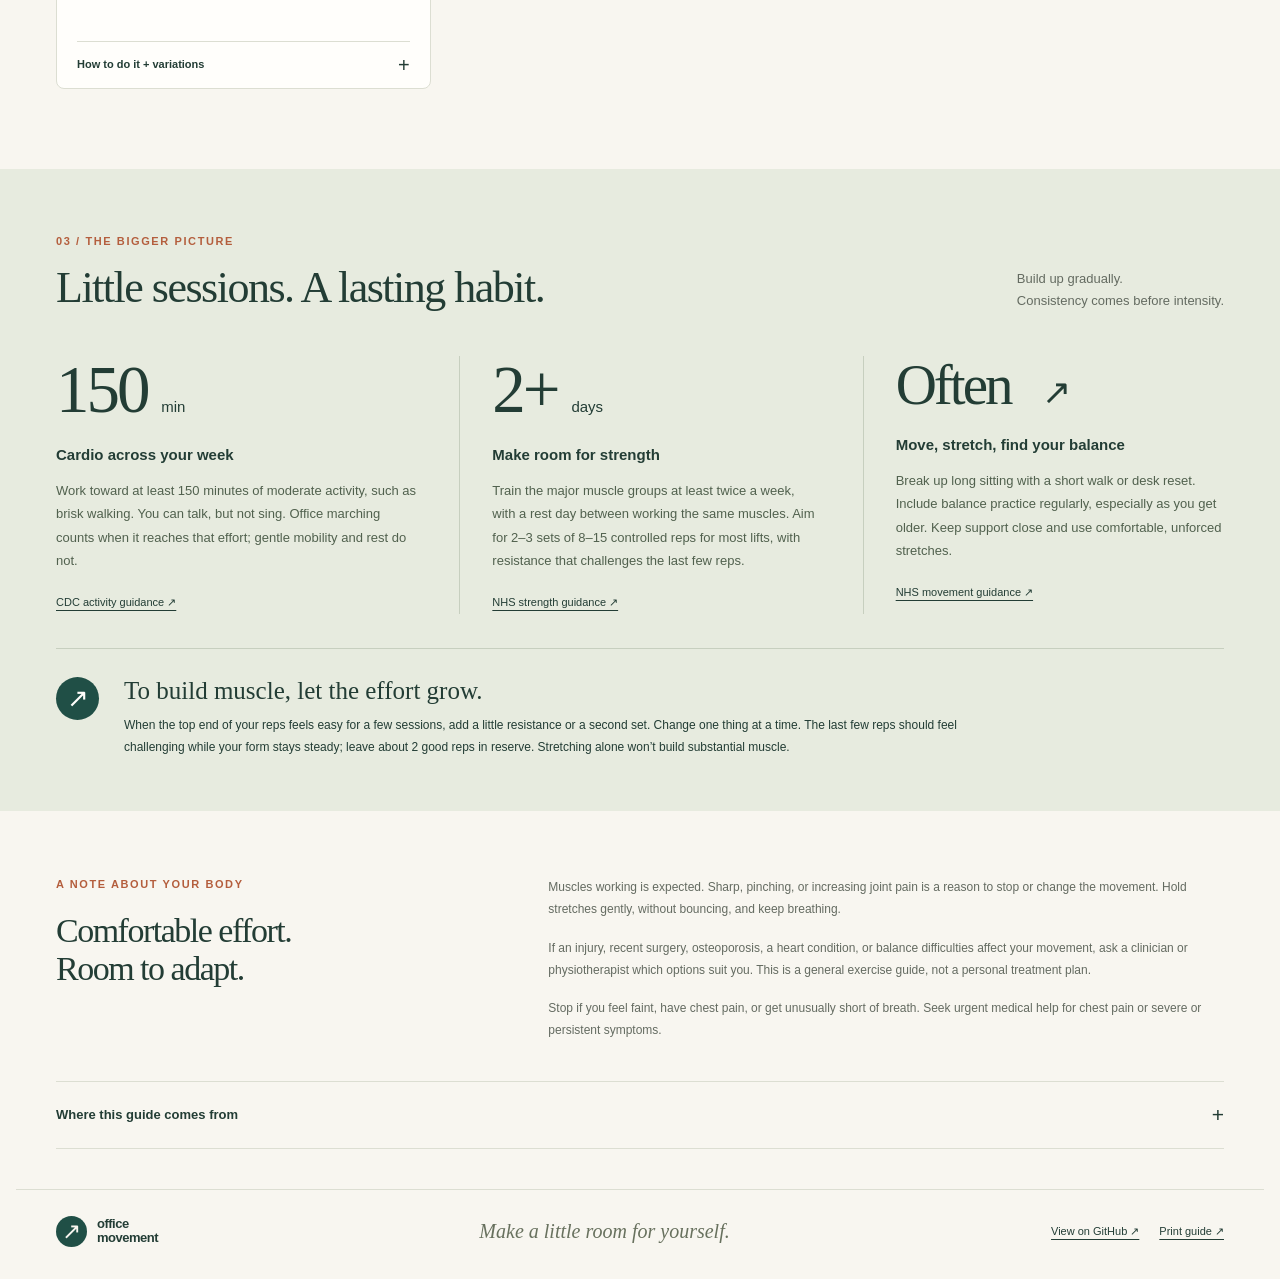
==== commit bd07adca: "Use web-sourced photos and increase workout challenge" ====
--- a/index.html
+++ b/index.html
@@ -4,7 +4,7 @@
   <meta charset="utf-8">
   <meta name="viewport" content="width=device-width,initial-scale=1">
   <meta name="theme-color" content="#204f46">
-  <meta name="description" content="An illustrated office exercise guide for strength, mobility, balance and gentle cardio. Standing and seated movements. No jumping, kneeling or floor work.">
+  <meta name="description" content="An illustrated office exercise guide for challenging strength, mobility, balance and low-impact cardio. Standing and seated movements. No jumping, kneeling or floor work.">
   <title>Office Movement — Make room to move</title>
   <link rel="icon" href="favicon.svg" type="image/svg+xml">
   <link rel="stylesheet" href="style.css">
@@ -24,14 +24,14 @@
       <div class="hero-copy">
         <p class="eyebrow"><span class="small-dot"></span> A little space. A little time.</p>
         <h1 id="hero-title">Make room<br>to <em>move.</em></h1>
-        <p class="hero-description">Get stronger, loosen up, and keep moving well as you get older. A practical, illustrated guide you can use right in your office.</p>
+        <p class="hero-description">A real workout, right in your office. Build strength, raise your heart rate, and stay mobile—with no jumping, kneeling, or floor work.</p>
         <a class="button primary" href="#routine">Find your routine <span aria-hidden="true">↗</span></a>
-        <p class="hero-note">A sturdy chair. A wall. Room to take a step.</p>
+        <p class="hero-note">A firm chair. A fixed counter. Weights for strength.</p>
       </div>
       <div class="hero-art">
-        <div class="hero-art-heading"><span>Movement 01 / 16</span><span class="hand-note">Start where you are.</span></div>
-        <img src="assets/march.svg" alt="Two standing positions showing a gentle march, lifting one foot at a time with relaxed arm swings." width="600" height="380" fetchpriority="high">
-        <div class="hero-art-footer"><span><strong>The office march</strong><br>One foot, then the other. No jumping.</span><a href="#exercise-march" aria-label="See how to march in place">↗</a></div>
+        <div class="hero-art-heading"><span>Movement 01 / 16</span><span class="hand-note">Low impact. Real effort.</span></div>
+        <img src="assets/web/march.jpg" alt="Two women demonstrating standing knee lifts, each with one foot planted on the floor." width="600" height="380" fetchpriority="high">
+        <div class="hero-art-footer"><span><strong>Brisk knee drives</strong><br>Purposeful arm drive. One foot stays grounded.</span><a href="#exercise-march" aria-label="See how to do brisk knee drives">↗</a></div>
       </div>
     </section>
 
@@ -41,32 +41,32 @@
       <div class="section-heading"><div><p class="eyebrow">01 / Put a little movement in your day</p><h2 id="routine-heading">How much time do you have?</h2></div><p>Choose a starting point.<br>Pause or rest whenever you need.</p></div>
       <div class="routine-options" role="group" aria-label="Choose a routine">
         <button class="routine-option" data-plan="5" aria-pressed="false"><span class="duration">5 <small>min</small></span><span class="option-name">Desk reset</span><span class="option-description">An easy break from sitting.<br>Cardio + mobility + a stretch.</span><span class="option-check" aria-hidden="true">↗</span></button>
-        <button class="routine-option selected" data-plan="15" aria-pressed="true"><span class="duration">15 <small>min</small></span><span class="option-name">Everyday circuit</span><span class="option-description">A little of everything.<br>One round of strength work.</span><span class="option-check" aria-hidden="true">✓</span></button>
-        <button class="routine-option" data-plan="25" aria-pressed="false"><span class="duration">25 <small>min</small></span><span class="option-name">Build it up</span><span class="option-description">More time to get stronger.<br>Two rounds of strength work.</span><span class="option-check" aria-hidden="true">↗</span></button>
+        <button class="routine-option selected" data-plan="15" aria-pressed="true"><span class="duration">15 <small>min</small></span><span class="option-name">Quick circuit</span><span class="option-description">One challenging strength round.<br>Cardio, balance + stretching.</span><span class="option-check" aria-hidden="true">✓</span></button>
+        <button class="routine-option" data-plan="25" aria-pressed="false"><span class="duration">25 <small>min</small></span><span class="option-name">Full session</span><span class="option-description">Your main workout.<br>Two rounds of strength work.</span><span class="option-check" aria-hidden="true">↗</span></button>
       </div>
       <div class="routine-bottom"><div><p id="plan-description"></p><p class="subtle" id="plan-equipment"></p></div><button class="button primary" id="start-routine">Start 15-minute routine <span aria-hidden="true">→</span></button></div>
       <details class="routine-preview"><summary>See the routine, step by step <span aria-hidden="true">+</span></summary><p class="subtle">Times are flexible. For strength, finish your slow reps, then rest for the rest of the minute. Pause for extra rest. The timer waits for you between movements, so your session may take longer.</p><ol id="routine-list"></ol></details>
     </section>
 
-    <aside class="setup wrap" aria-label="Before you begin"><div class="setup-title"><span aria-hidden="true">↳</span><h3>A small setup.<br>A better session.</h3></div><p><strong>Make it stable.</strong> Use a firm chair without wheels, on a surface where it won’t slip. Clear your space and keep a chair or wall within reach for balance.</p><p><strong>Start gently.</strong> Warm up with easy movement. Use a comfortable range and breathe throughout. Begin with fewer reps if you’re getting back into exercise.</p><p><strong>A little resistance helps.</strong> A light band, weights, or full water bottles add pulling resistance for your back and arms.</p></aside>
+    <aside class="setup wrap" aria-label="Before you begin"><div class="setup-title"><span aria-hidden="true">↳</span><h3>A small setup.<br>A better session.</h3></div><p><strong>Make it stable.</strong> Use a firm chair without wheels, on a surface where it won’t slip. Clear your space and keep a chair or wall within reach for balance.</p><p><strong>Make strength count.</strong> Use a load or variation around 7–8 out of 10 effort: challenging, with about 2 good reps left. Warm up first and breathe throughout.</p><p><strong>Choose useful resistance.</strong> Dumbbells or a band make leg and back work more demanding. Household weights work only if they are secure and heavy enough to challenge you.</p></aside>
 
     <section class="moves-section wrap section" id="moves" aria-labelledby="moves-heading">
       <div class="section-heading"><div><p class="eyebrow">02 / Your movement library</p><h2 id="moves-heading">A move for every part of you.</h2></div><p>Pictures to get you started.<br>Open any card for the details.</p></div>
       <div class="filter-bar"><div class="filters" role="group" aria-label="Filter exercises by benefit"><button data-filter="all" aria-pressed="true" class="active">All movements <span>16</span></button><button data-filter="strength" aria-pressed="false">Strength</button><button data-filter="cardio" aria-pressed="false">Cardio</button><button data-filter="mobility" aria-pressed="false">Mobility</button><button data-filter="stretch" aria-pressed="false">Stretching</button><button data-filter="balance" aria-pressed="false">Balance</button></div><span id="result-count" role="status">16 movements</span></div>
-      <p class="library-note">These are gentle starting amounts, not a test. Keep the movements smooth. The drawings are simplified guides; follow the instructions and your comfortable range.</p>
+      <p class="library-note">Choose weights and variations that challenge you. Keep stretches comfortable. Click any photo to enlarge it; the notes explain office adaptations when a photo uses a bench or other gym equipment.</p>
       <div class="exercise-grid" id="exercise-grid"></div>
       <noscript><p>This interactive guide needs JavaScript to display the exercise cards. You can also find illustrated <a href="https://www.nhs.uk/live-well/exercise/strength-exercises/">strength exercises</a> and <a href="https://www.nhs.uk/live-well/exercise/sitting-exercises/">seated exercises</a> at the NHS.</p></noscript>
     </section>
 
     <section class="week-section section" id="week" aria-labelledby="week-heading"><div class="wrap">
       <div class="section-heading"><div><p class="eyebrow">03 / The bigger picture</p><h2 id="week-heading">Little sessions. A lasting habit.</h2></div><p>Build up gradually.<br>Consistency comes before intensity.</p></div>
-      <div class="weekly-grid"><article><span class="weekly-number">150 <small>min</small></span><h3>Cardio across your week</h3><p>Work toward at least 150 minutes of moderate activity, such as brisk walking. You can talk, but not sing. Office marching counts when it reaches that effort; gentle mobility and rest do not.</p><a href="https://www.cdc.gov/physical-activity-basics/guidelines/older-adults.html">CDC activity guidance ↗</a></article><article><span class="weekly-number">2+ <small>days</small></span><h3>Make room for strength</h3><p>Train the major muscle groups at least twice a week, with a rest day between working the same muscles. Start with one set, then build toward 2–3 sets of 8–12 controlled reps.</p><a href="https://www.nhs.uk/live-well/exercise/how-to-improve-strength-flexibility/">NHS strength guidance ↗</a></article><article><span class="weekly-number habit-number">Often <span aria-hidden="true">↗</span></span><h3>Move, stretch, find your balance</h3><p>Break up long sitting with a short walk or desk reset. Include balance practice regularly, especially as you get older. Keep support close and use comfortable, unforced stretches.</p><a href="https://www.nhs.uk/live-well/exercise/physical-activity-guidelines-older-adults/">NHS movement guidance ↗</a></article></div>
+      <div class="weekly-grid"><article><span class="weekly-number">150 <small>min</small></span><h3>Cardio across your week</h3><p>Work toward at least 150 minutes of moderate activity, such as brisk walking. You can talk, but not sing. Office marching counts when it reaches that effort; gentle mobility and rest do not.</p><a href="https://www.cdc.gov/physical-activity-basics/guidelines/older-adults.html">CDC activity guidance ↗</a></article><article><span class="weekly-number">2+ <small>days</small></span><h3>Make room for strength</h3><p>Train the major muscle groups at least twice a week, with a rest day between working the same muscles. Aim for 2–3 sets of 8–15 controlled reps for most lifts, with resistance that challenges the last few reps.</p><a href="https://www.nhs.uk/live-well/exercise/how-to-improve-strength-flexibility/">NHS strength guidance ↗</a></article><article><span class="weekly-number habit-number">Often <span aria-hidden="true">↗</span></span><h3>Move, stretch, find your balance</h3><p>Break up long sitting with a short walk or desk reset. Include balance practice regularly, especially as you get older. Keep support close and use comfortable, unforced stretches.</p><a href="https://www.nhs.uk/live-well/exercise/physical-activity-guidelines-older-adults/">NHS movement guidance ↗</a></article></div>
       <div class="progress-note"><span class="progress-icon" aria-hidden="true">↗</span><div><h3>To build muscle, let the effort grow.</h3><p>When the top end of your reps feels easy for a few sessions, add a little resistance or a second set. Change one thing at a time. The last few reps should feel challenging while your form stays steady; leave about 2 good reps in reserve. Stretching alone won’t build substantial muscle.</p></div></div>
     </div></section>
 
     <section class="guidance-section wrap section" aria-labelledby="guidance-heading"><div><p class="eyebrow">A note about your body</p><h2 id="guidance-heading">Comfortable effort.<br>Room to adapt.</h2></div><div class="guidance-copy"><p>Muscles working is expected. Sharp, pinching, or increasing joint pain is a reason to stop or change the movement. Hold stretches gently, without bouncing, and keep breathing.</p><p>If an injury, recent surgery, osteoporosis, a heart condition, or balance difficulties affect your movement, ask a clinician or physiotherapist which options suit you. This is a general exercise guide, not a personal treatment plan.</p><p>Stop if you feel faint, have chest pain, or get unusually short of breath. Seek urgent medical help for chest pain or severe or persistent symptoms.</p></div></section>
 
-    <section class="sources wrap" aria-label="Sources"><details><summary>Where this guide comes from <span aria-hidden="true">+</span></summary><p>The movements and weekly guidance draw on the health resources below. The office routines and starter amounts are a practical adaptation, not a clinical program. Illustrations are original, simplified movement diagrams. Individual cards link to relevant instructions.</p><ul id="sources-list"></ul><p class="subtle">Reviewed November 10, 2026.</p></details></section>
+    <section class="sources wrap" aria-label="Sources"><details><summary>Where this guide comes from <span aria-hidden="true">+</span></summary><p>The movements and weekly guidance draw on the health resources below. The office routines and starter amounts are a practical adaptation, not a clinical program. Exercise photos come from Free Exercise DB and Pexels, with sources credited on each card. The pictured models do not endorse this guide. Individual cards explain office adaptations and link to relevant instructions.</p><ul id="sources-list"></ul><p class="subtle">Reviewed November 10, 2026.</p></details></section>
   </main>
 
   <footer class="wrap"><a class="brand footer-brand" href="#top"><span class="brand-mark" aria-hidden="true">↗</span><span>office<br>movement</span></a><p>Make a little room for yourself.</p><div><a href="https://github.com/royschwartz/office-movement">View on GitHub ↗</a><button data-print>Print guide ↗</button></div></footer>
--- a/style.css
+++ b/style.css
@@ -9,3 +9,8 @@
 @media print{body{font-size:11px;background:white;color:#111}.wrap{max-width:none;padding-left:0;padding-right:0}.site-header{height:65px}.site-header nav,.print-button,.hero-art,.hero .button,.routine-section,.principles,.setup,.filters,.filter-bar,.library-note,.workout-dialog,dialog,footer button,.skip{display:none!important}.hero{display:block;padding-top:20px;padding-bottom:20px}.hero h1{font-size:42px;letter-spacing:-2px}.hero h1 br{display:none}.hero h1 em:before{content:' '}.hero-description{font-size:12px;max-width:none;margin-bottom:5px}.hero-note{font-size:10px}.hero .eyebrow{display:none}.section{padding-top:22px;padding-bottom:22px}.section-heading{margin-bottom:20px}h2{font-size:27px}.exercise-grid{display:block;columns:2;column-gap:20px}.exercise-card,.exercise-card[hidden]{display:block;break-inside:avoid;border:1px solid #ccc;border-radius:0;margin-bottom:18px}.card-image img{max-height:160px}.card-content{padding:10px 14px 0}.card-content h3{font-size:23px}.card-meta{margin-bottom:8px}.card-intro{min-height:0;font-size:10px;margin-bottom:8px}.card-target,.card-dose{font-size:9px}.card-details>summary{display:none}.card-details-body{display:block!important;font-size:10px;line-height:1.5;padding-bottom:8px}.card-details-body ol{margin:8px 0 10px}.card-details-body li{margin-bottom:5px}.variation{padding:5px 8px;font-size:9px}.watch,.card-equipment,.card-source{font-size:9px}.card-source{overflow-wrap:anywhere}.week-section{background:white;break-before:page}.weekly-grid{gap:20px}.weekly-grid p,.progress-note p,.guidance-copy,.sources p,.sources ul{font-size:10px}.weekly-number{font-size:42px}.guidance-section{grid-template-columns:1fr 2fr;gap:30px}.guidance-section h2{font-size:27px}.sources details>summary{font-size:14px}footer{padding:18px 0!important}.sources{padding-bottom:20px}a{text-decoration:none}button{display:none}body.modal-open{overflow:visible}}
 
 .workout-controls[hidden]{display:none}
+
+/* Web-sourced exercise photography: preserve full poses and allow enlargement. */
+.hero-art img{mix-blend-mode:normal;object-fit:contain;background:#eef0e8;max-height:350px}.hero-art{border-radius:12px;padding-top:22px}.hero-art-heading{margin-bottom:15px}.photo-gallery{display:grid;grid-template-columns:1fr 1fr;gap:2px;background:#fff;aspect-ratio:600/380}.photo-gallery.single-photo{grid-template-columns:1fr}.photo-gallery a{display:block;position:relative;min-width:0;height:100%;overflow:hidden;background:#fff}.photo-gallery img,.card-image .photo-gallery img,.workout-visual .photo-gallery img{width:100%;height:100%;max-height:none;aspect-ratio:auto;object-fit:contain;mix-blend-mode:normal}.photo-label{position:absolute;bottom:7px;left:9px;padding:2px 7px;background:rgba(255,255,255,.92);color:var(--ink);font-size:9px;border-radius:3px}.card-number{background:rgba(255,255,255,.9);padding:1px 5px;border-radius:3px}.photo-credit{font-size:9px;color:var(--muted);padding:6px 15px;border-bottom:1px solid var(--line);background:#f5f5ef}.photo-credit a{text-decoration:none}.photo-note{font-size:11px;background:#f0eee4;padding:10px 12px;border-left:2px solid #a5ae98;margin:5px 0 15px}.runner-photo-note{font-size:10px;padding:9px 12px;margin:0;line-height:1.6}.workout-visual{display:block}.workout-info .step-note{font-size:12px}.card-intro{font-size:13px}.card-details-body{font-size:13px}
+@media(max-width:520px){.hero-art{border-radius:10px;padding-top:18px}.hero-art img{max-height:270px}.hero-art-heading{font-size:8px;padding:0 17px}.hand-note{font-size:14px}.workout-visual .photo-gallery{aspect-ratio:600/320}.workout-timer{border-left:0;display:flex;align-items:center;gap:18px;flex-wrap:wrap;justify-content:center;padding:9px 12px}.workout-timer .timer-track{display:none}.workout-timer .timer-status{font-size:11px;margin:0}.timer-number{font-size:35px}.runner-photo-note{font-size:10px}.photo-credit{font-size:10px}.card-dose{font-size:10px}}
+@media print{.photo-gallery{aspect-ratio:600/350;max-height:160px}.photo-gallery img{max-height:160px!important}.photo-label{font-size:7px}.photo-credit{font-size:8px}.photo-note{font-size:9px;padding:5px}.card-details-body{font-size:10px}}
